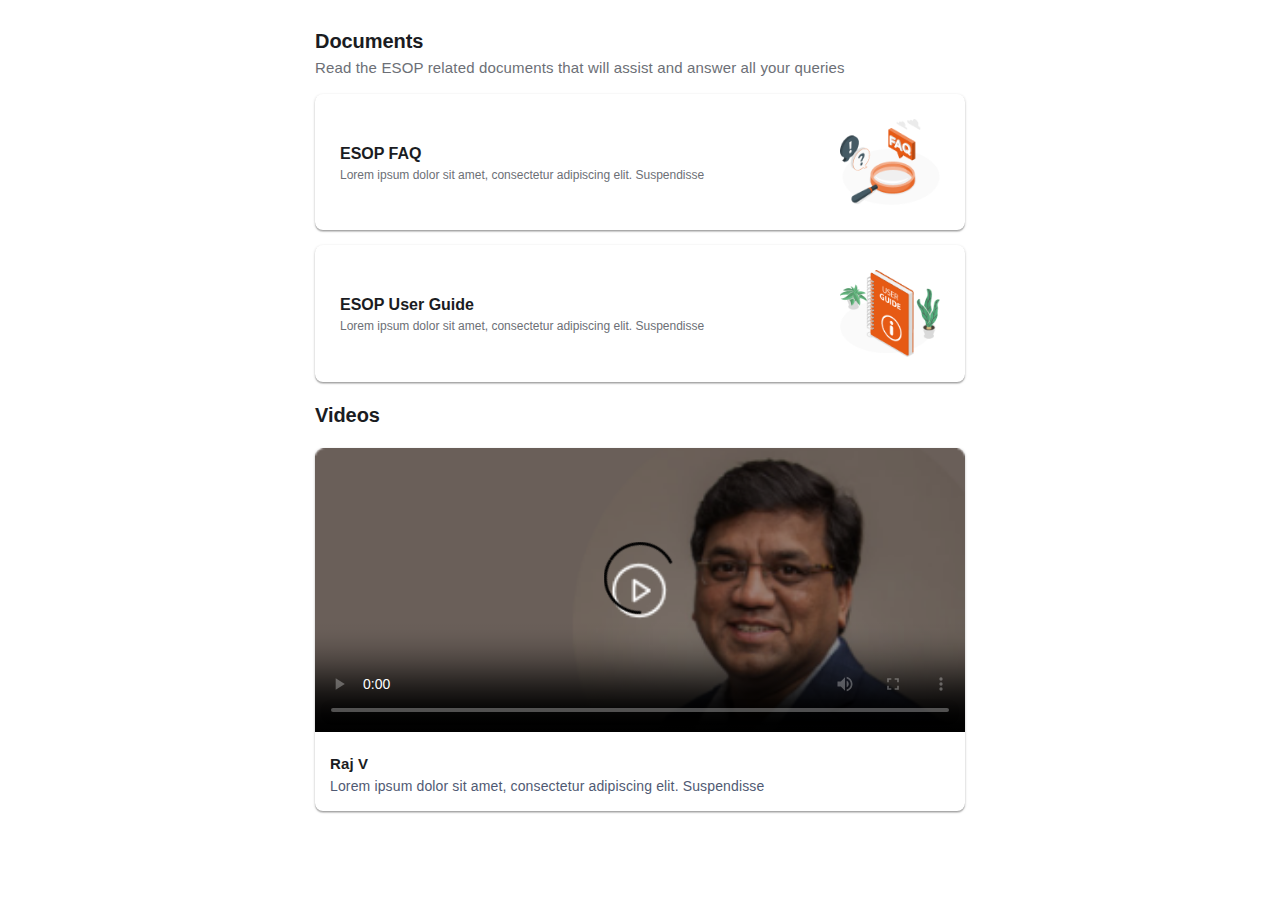
==== index.html @ d7f61f0f "Update index.html" ====
<!DOCTYPE html>
<html lang="en">
  <head>
    <meta charset="utf-8" />
    <meta http-equiv="X-UA-Compatible" content="IE=edge" />
    <meta name="viewport" content="width=device-width, initial-scale=1" />
    <meta name="description" content="" />
    <meta name="author" content="" />
    <title>ESOP</title></head
  ><style>
    /* about-cont */
    .platformTitle {
      font-family: "Inter", sans-serif;
      font-style: normal;
      font-weight: 700;
      font-size: 20px;
      line-height: 24px;
      letter-spacing: -0.003em;
      text-transform: capitalize;
      color: #1a1c22;
      padding: 5px 0px;
    }
    .platformSubTitle {
      font-family: "Inter", sans-serif;
      font-style: normal;
      font-weight: bold;
      font-size: 15px;
      line-height: 24px;
      letter-spacing: 0.139028px;
      color: #1a1c22;
      padding: 8px 0px 5px 0px;
    }
    .platformContent {
      font-family: "Inter", sans-serif;
      font-style: normal;
      font-weight: 500;
      font-size: 15px;
      line-height: 20px; /* or 162% */
      letter-spacing: 0.01em; /* Light/Text/Description */
      color: #6c6f76;
    }
    .responsive {
      width: 100%;
      max-width: 355px;
      height: auto;
      margin: auto;
      display: block;
    }
    .img {
      display: block;
      margin-left: auto;
      margin-right: auto; /* width: 50%; */
      position: relative;
    }
    .container {
      min-width: 200px;
      max-width: 650px;
      padding: 16px 16px 30px 16px;
      margin: 0 auto;
    }
    .esop_Card {
      /* box-shadow: 0 4px 8px 0 rgba(0, 0, 0, 0.2), 0 6px 20px 0 rgba(0, 0, 0, 0.19); */
      padding: 25px;
      align-items: center;
      display: flex;
      box-shadow: 0px 1px 1px rgba(0, 0, 0, 0.14),
        0px 2px 1px rgba(0, 0, 0, 0.12), 0px 1px 3px rgba(0, 0, 0, 0.2);
      border-radius: 8px;
    }
    .esop_Card_text {
      font-family: "Inter", sans-serif;
      font-style: normal;
      font-weight: 600;
      font-size: 16px;
      line-height: 22px;
      color: #1a1c22;
      padding: 2px 0px;
    }
    .esop_Card_desc {
      font-family: "Inter", sans-serif;
      color: #6c6f76;
      font-style: normal;
      font-weight: 400;
      font-size: 12px;
      line-height: 17px;
    }
    .esop_Vcard {
      box-shadow: 0px 1px 1px rgba(0, 0, 0, 0.14),
        0px 2px 1px rgba(0, 0, 0, 0.12), 0px 1px 3px rgba(0, 0, 0, 0.2);
      border-radius: 8px;
    }
    .esop_Vcardcontent {
      padding: 15px;
    }
    video {
      width: 100%;
      max-height: 100%;
      box-sizing: border-box;
      border-radius: 8px 8px 0px 0px;
    }
    .esop_Card_title {
      font-family: "Inter", sans-serif;
      font-weight: bold;
      font-size: 15px;
      line-height: 24px;
      letter-spacing: 0.01em;
      color: #1a1c22;
    }
    .esop_Card_description {
      font-family: "Inter", sans-serif;
      font-weight: 400;
      font-size: 14px;
      line-height: 20px;
      letter-spacing: 0.01em;
      color: #505a73;
    }
    ul {
      padding: 0;
    }
    li {
      list-style: none;
      margin: 15px 0px;
    }
    a {
      text-decoration: none;
    }
    .left {
      display: inline-block;
      width: 65%;
    }
    .right {
      display: inline-block;
      float: right;
      width: 35%;
    }
    .right img {
      width: 100%;
      max-width: 100px;
      float: right;
    }
  </style>
  <body>
    <div class="about-tab_otr">
      <div class="container">
        <div class="platformTitle">Documents</div>
        <div class="platformContent">
          Read the ESOP related documents that will assist and answer all your
          queries
        </div>
        <div>
          <ul>
            <li>
              <a onclick="faq()">
                <div class="esop_Card">
                  <div class="left">
                    <div class="esop_Card_text">ESOP FAQ</div>
                    <div class="esop_Card_desc">
                      Lorem ipsum dolor sit amet, consectetur adipiscing elit.
                      Suspendisse
                    </div>
                  </div>
                  <div class="right">
                    <img
                      src="[data-uri]"
                    />
                  </div>
                </div>
              </a>
            </li>
            <li>
              <a onclick="userguide()">
                <div class="esop_Card">
                  <div class="left">
                    <div class="esop_Card_text">ESOP User Guide</div>
                    <div class="esop_Card_desc">
                      Lorem ipsum dolor sit amet, consectetur adipiscing elit.
                      Suspendisse
                    </div>
                  </div>
                  <div class="right">
                    <img
                      src="[data-uri]"
                    />
                  </div>
                </div>
              </a>
            </li>
          </ul>
        </div>
        <div>
          <div class="platformTitle">Videos</div>
          <ul>
            <li>
              <div class="esop_Vcard">
                <video
                  playsinline
                  controls
                  poster="[data-uri]"
                >
                  <source
                    src="https://dex-stock-option-vid.s3.amazonaws.com/Altimetrik_Stock_Options_Short_Video2-4.5_Min.mov"
                  />
                </video>
                <div class="esop_Vcardcontent">
                  <div class="esop_Card_title">Raj V</div>
                  <div class="esop_Card_description">
                    Lorem ipsum dolor sit amet, consectetur adipiscing elit.
                    Suspendisse
                  </div>
                </div>
              </div>
            </li>
          </ul>
        </div>
      </div>
    </div>
    <br />
  </body>
</html>
<script>
  function faq() {
    window.ReactNativeWebView.postMessage(
      JSON.stringify({
        code: "ESOP_FAQ",
        label: "ESOP FAQ",
        redirectionUrl: null,
        linkType: "EBOOK",
        amplitudeChannel: "TotalTaps_title",
        title: null,
        pendingActionCount: 0,
        inActiveIconMedia: null,
        isEDoc: true,
        category: "MYSPACE",
      })
    );
  }
  function userguide() {
    window.ReactNativeWebView.postMessage(
      JSON.stringify({
        code: "ESOP_USERGUIDE",
        label: "ESOP User Guide",
        redirectionUrl: null,
        linkType: "EBOOK",
        amplitudeChannel: "TotalTaps_title",
        title: null,
        pendingActionCount: 0,
        inActiveIconMedia: null,
        isEDoc: true,
        category: "MYSPACE",
      })
    );
  }
</script>
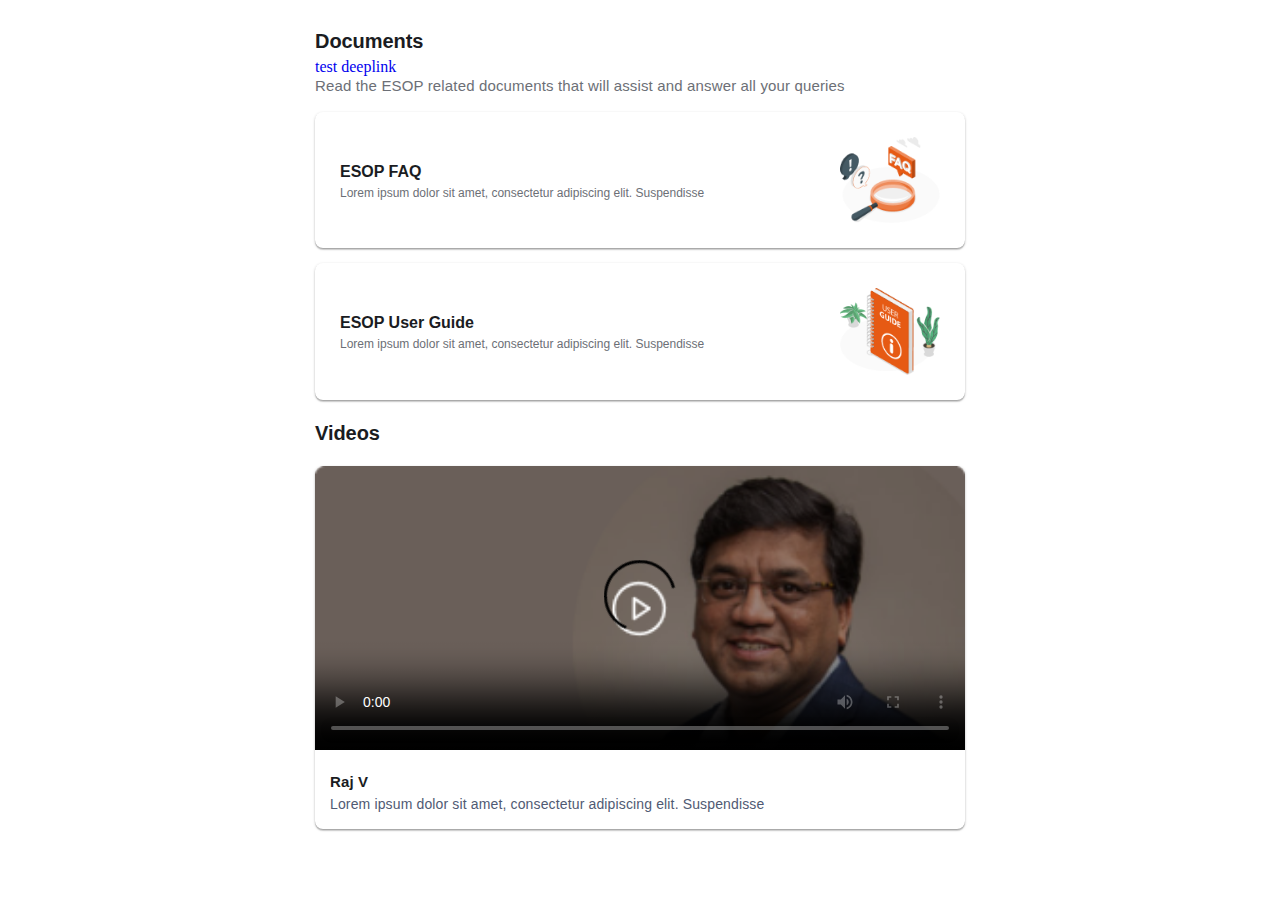
==== commit 13a8dcaf: "Update index.html" ====
--- a/index.html
+++ b/index.html
@@ -143,6 +143,7 @@
     <div class="about-tab_otr">
       <div class="container">
         <div class="platformTitle">Documents</div>
+          <a href="app://testpage">test deeplink</a>
         <div class="platformContent">
           Read the ESOP related documents that will assist and answer all your
           queries
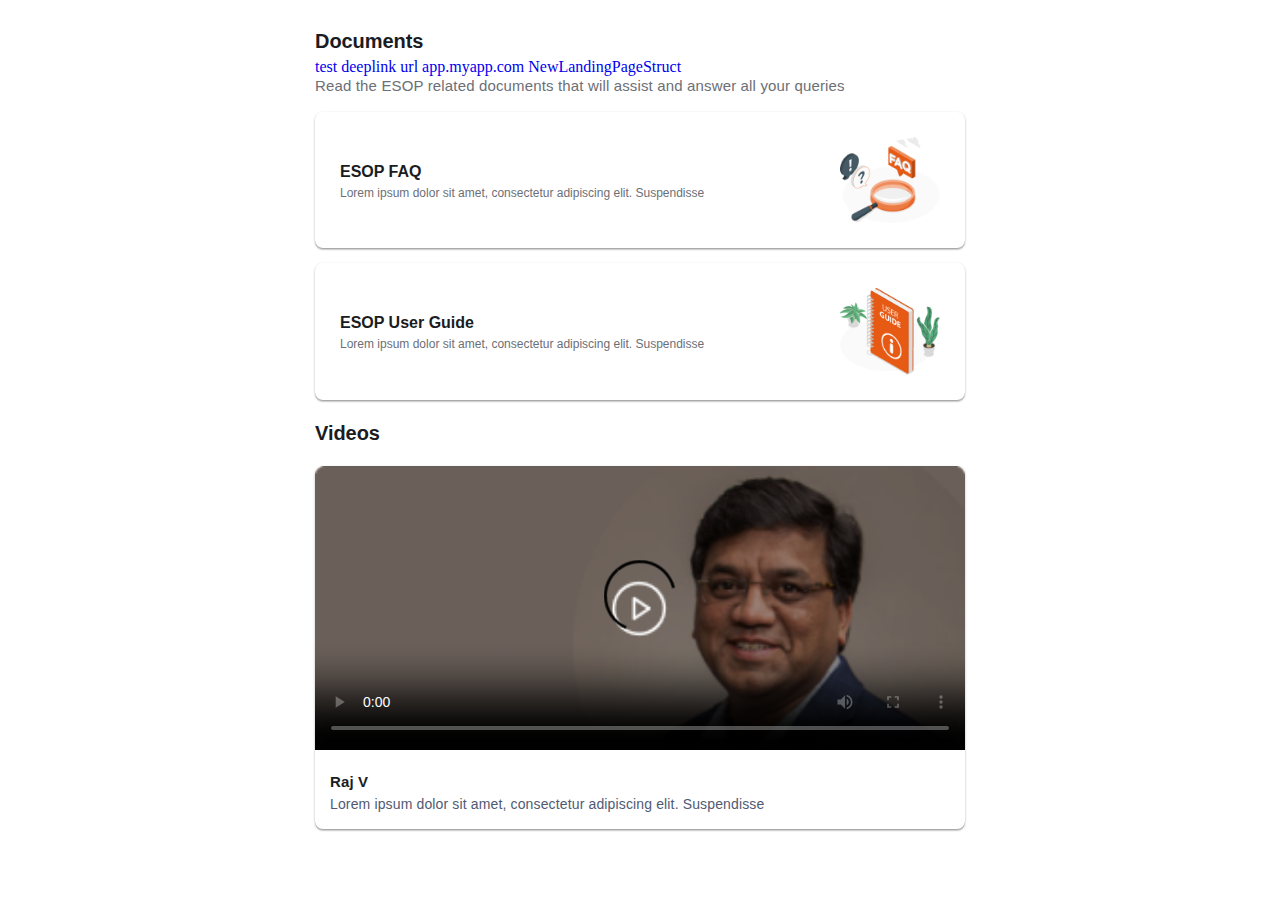
==== commit 2b66657c: "Update index.html" ====
--- a/index.html
+++ b/index.html
@@ -144,6 +144,7 @@
       <div class="container">
         <div class="platformTitle">Documents</div>
           <a href="app://testpage">test deeplink</a>
+        <a href="https://app.myapp.com/NewLandingPageStruct">url app.myapp.com NewLandingPageStruct </a>
         <div class="platformContent">
           Read the ESOP related documents that will assist and answer all your
           queries
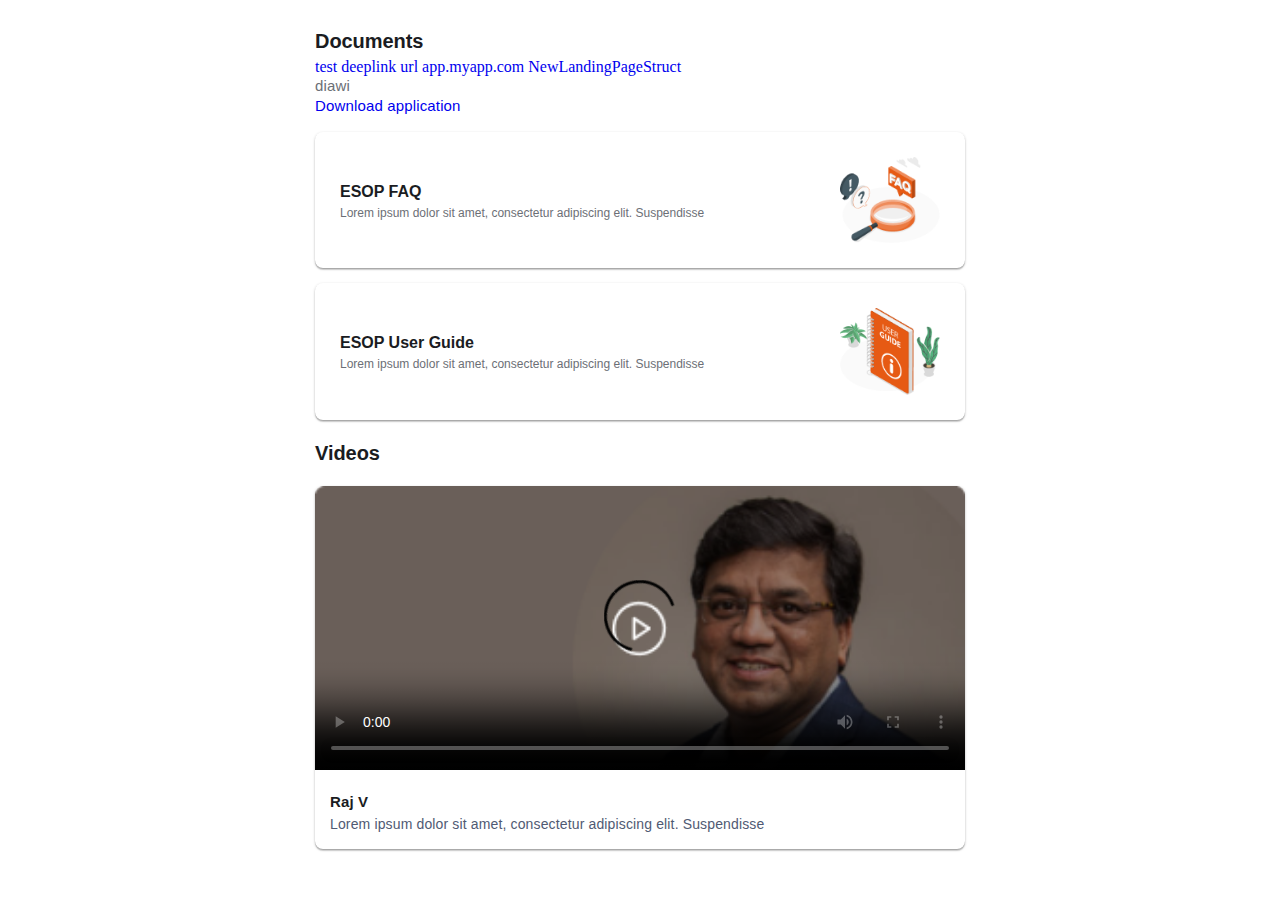
==== commit 28f79b8e: "diawi" ====
--- a/index.html
+++ b/index.html
@@ -146,8 +146,13 @@
           <a href="app://testpage">test deeplink</a>
         <a href="https://app.myapp.com/NewLandingPageStruct">url app.myapp.com NewLandingPageStruct </a>
         <div class="platformContent">
-          Read the ESOP related documents that will assist and answer all your
-          queries
+         diawi
+<a class="item-link item-content external" href="https://a3.files.diawi.com/app-file/8XRUUdpM1yUy3SGIpQ57.ipa">
+                                    <div class="item-media"><i class="icomoon-download"></i></div>
+                                    <div class="item-inner">
+                                        <div class="item-title">Download application</div>
+                                    </div>
+                                </a>
         </div>
         <div>
           <ul>
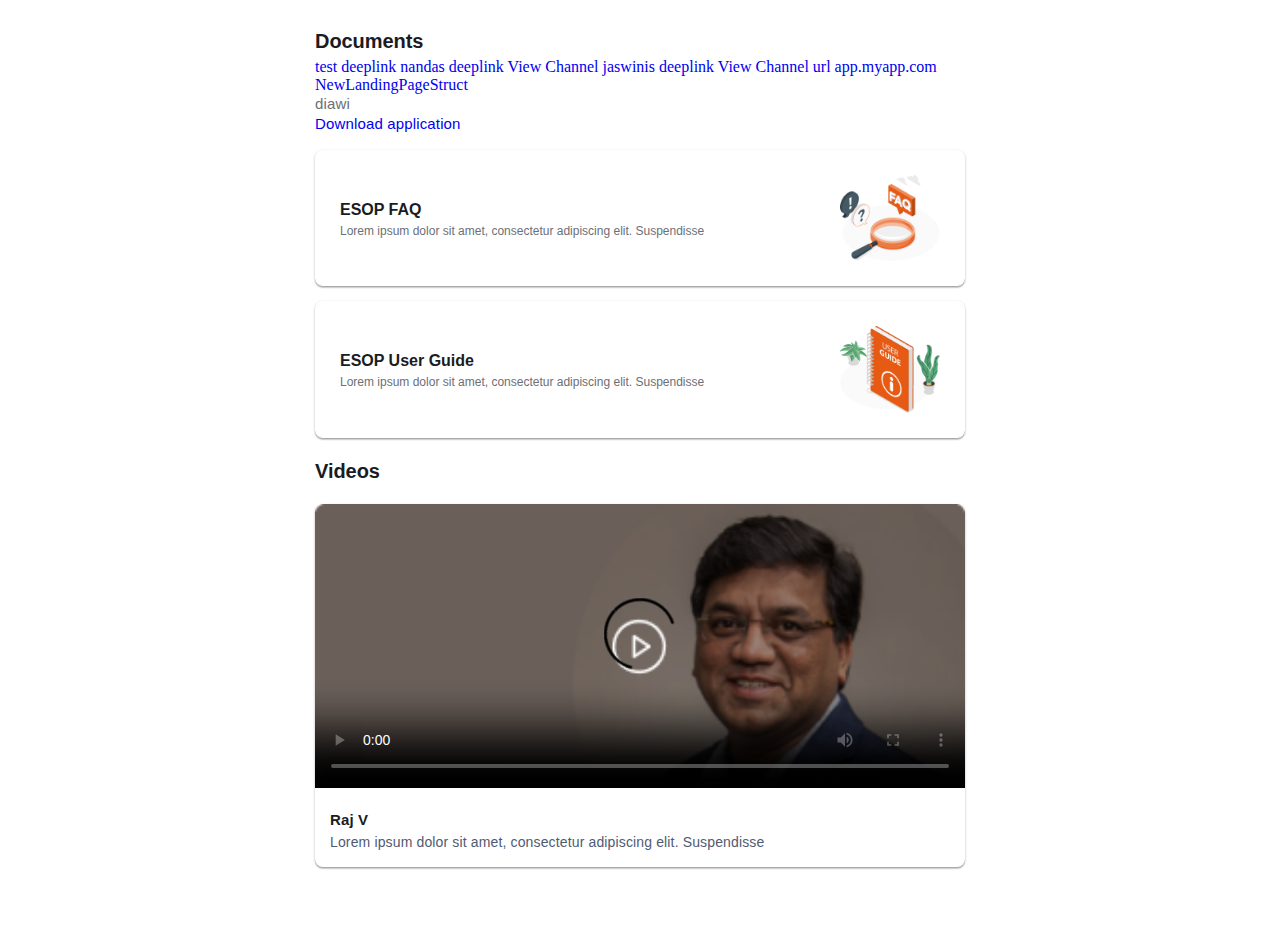
==== commit c96b348b: "Update index.html" ====
--- a/index.html
+++ b/index.html
@@ -144,6 +144,12 @@
       <div class="container">
         <div class="platformTitle">Documents</div>
           <a href="app://testpage">test deeplink</a>
+        
+ 
+<a href="dexapp://ChannelDetailPage/39/true/false/false">nandas deeplink View Channel</a>
+<a href="myapp://LeaveManagementCreateAbsence">jaswinis deeplink View Channel</a>
+
+
         <a href="https://app.myapp.com/NewLandingPageStruct">url app.myapp.com NewLandingPageStruct </a>
         <div class="platformContent">
          diawi
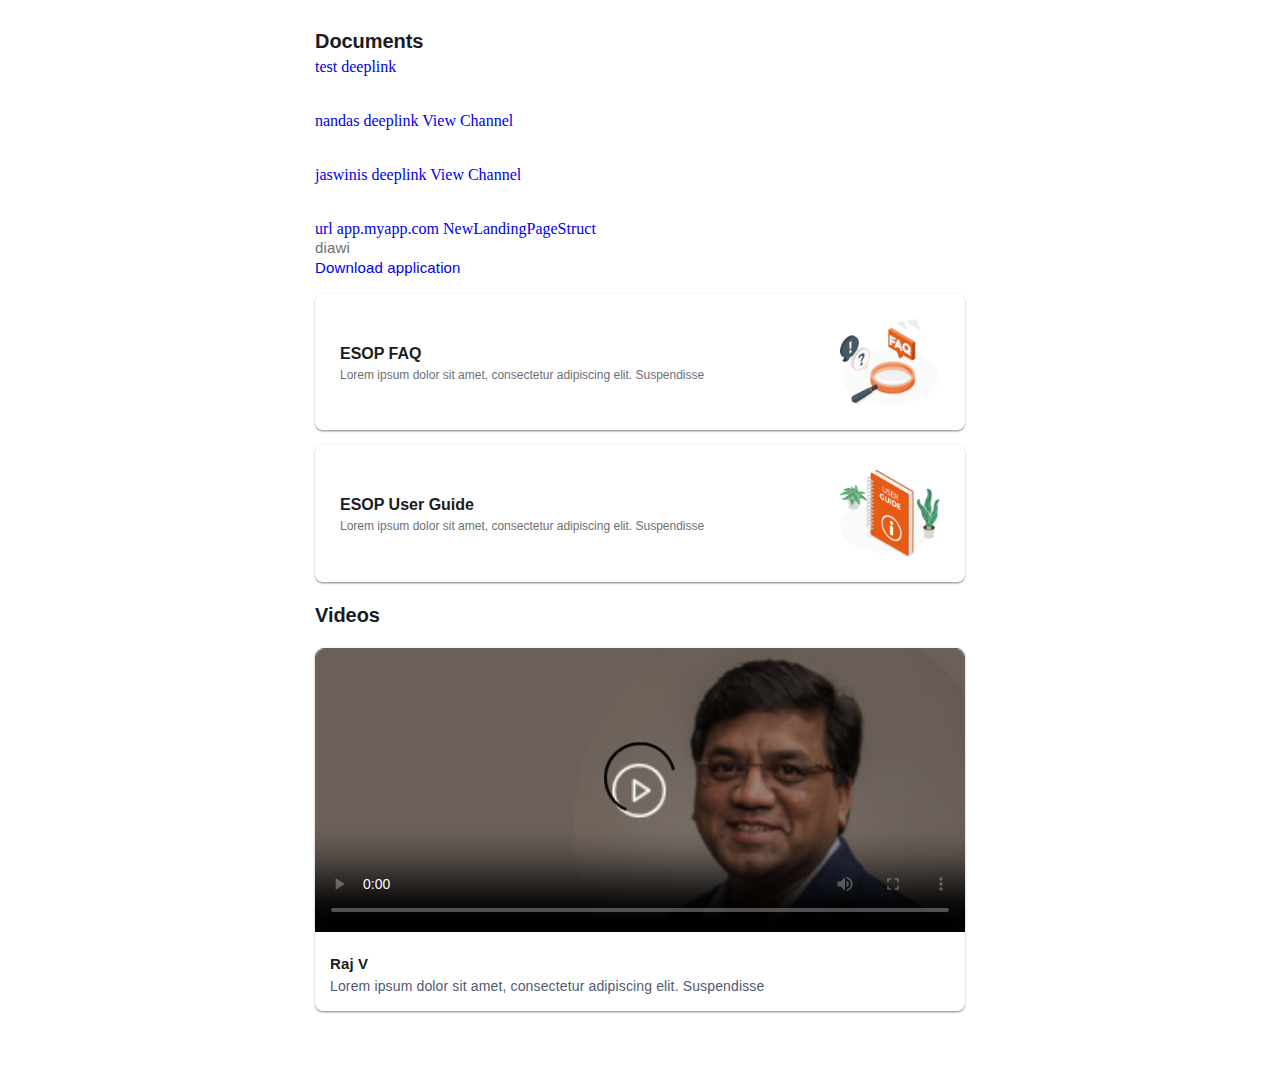
==== commit afd93a01: "Update index.html" ====
--- a/index.html
+++ b/index.html
@@ -143,11 +143,11 @@
     <div class="about-tab_otr">
       <div class="container">
         <div class="platformTitle">Documents</div>
-          <a href="app://testpage">test deeplink</a>
+          <a href="app://testpage">test deeplink</a> <br /><br /><br />
         
  
-<a href="dexapp://ChannelDetailPage/39/true/false/false">nandas deeplink View Channel</a>
-<a href="myapp://LeaveManagementCreateAbsence">jaswinis deeplink View Channel</a>
+<a href="dexapp://ChannelDetailPage/39/true/false/false">nandas deeplink View Channel</a> <br /><br /><br />
+<a href="myapp://LeaveManagementCreateAbsence">jaswinis deeplink View Channel</a> <br /><br /><br />
 
 
         <a href="https://app.myapp.com/NewLandingPageStruct">url app.myapp.com NewLandingPageStruct </a>
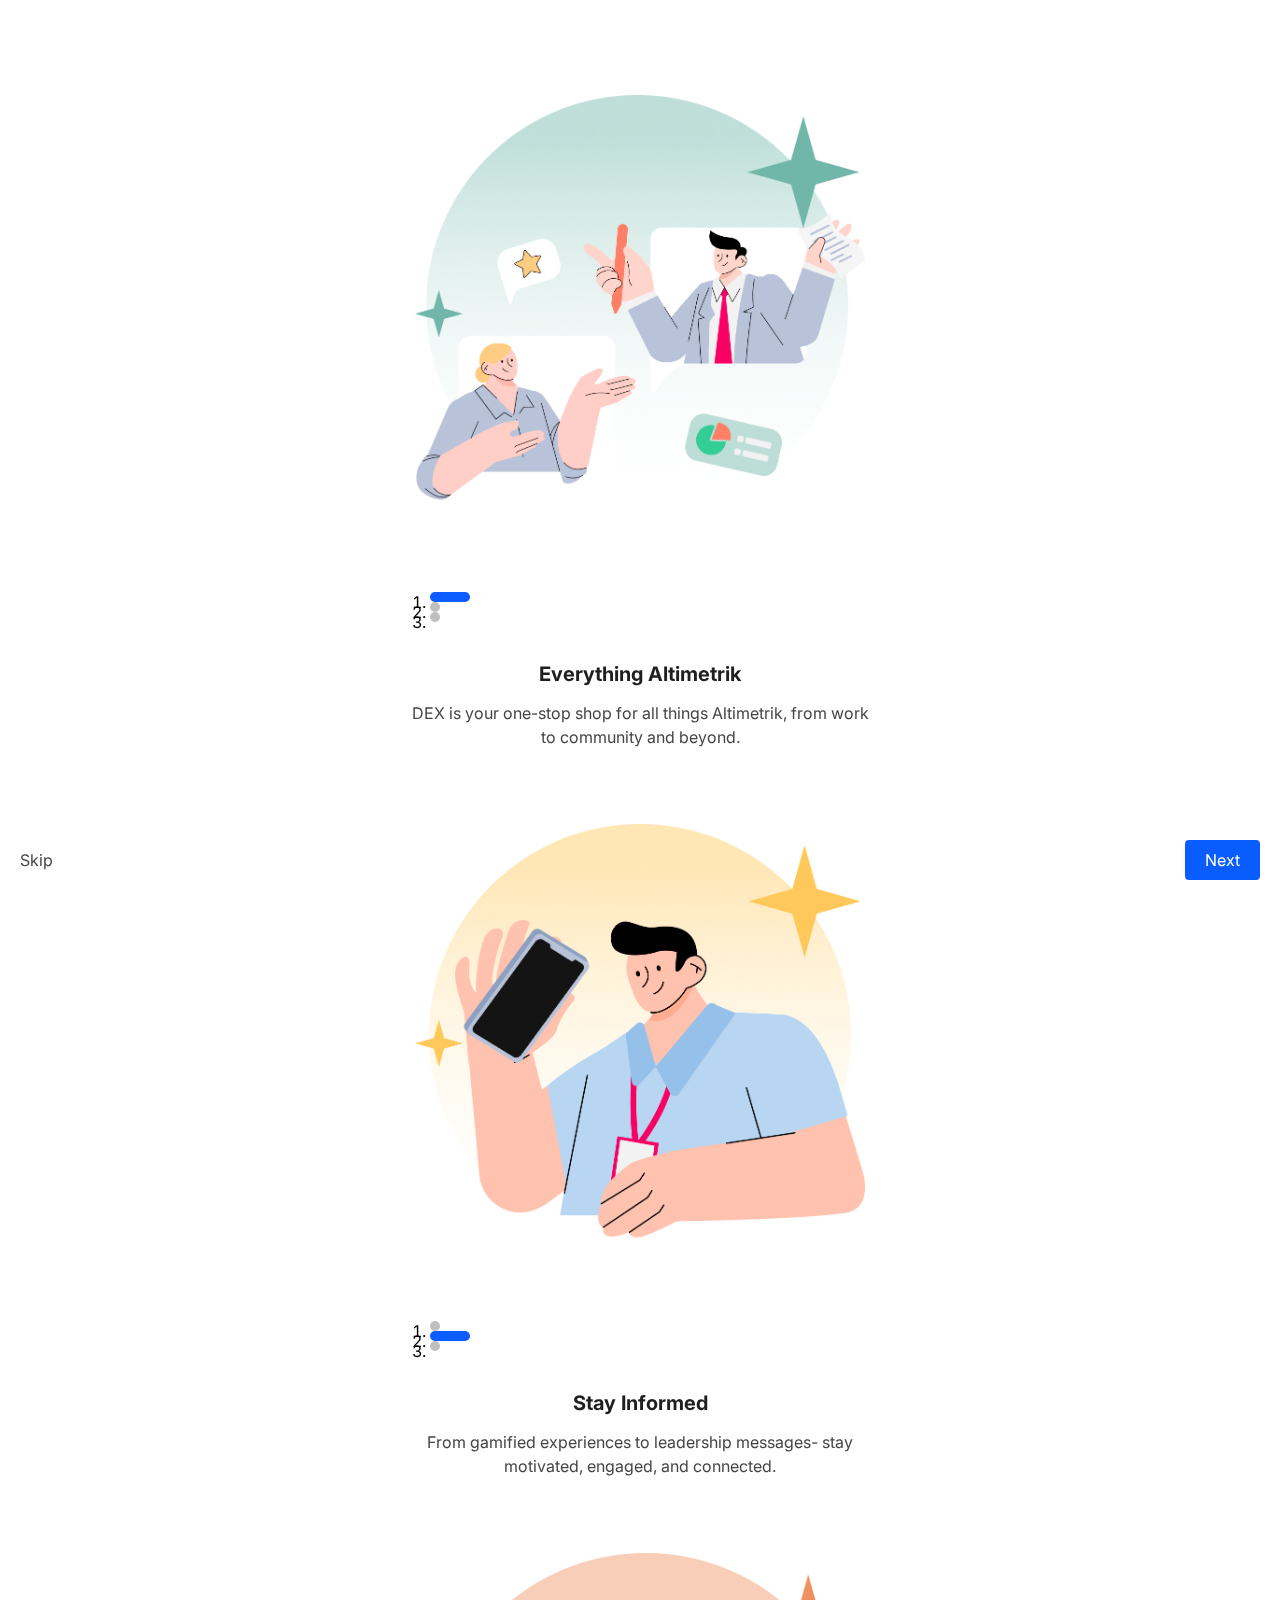
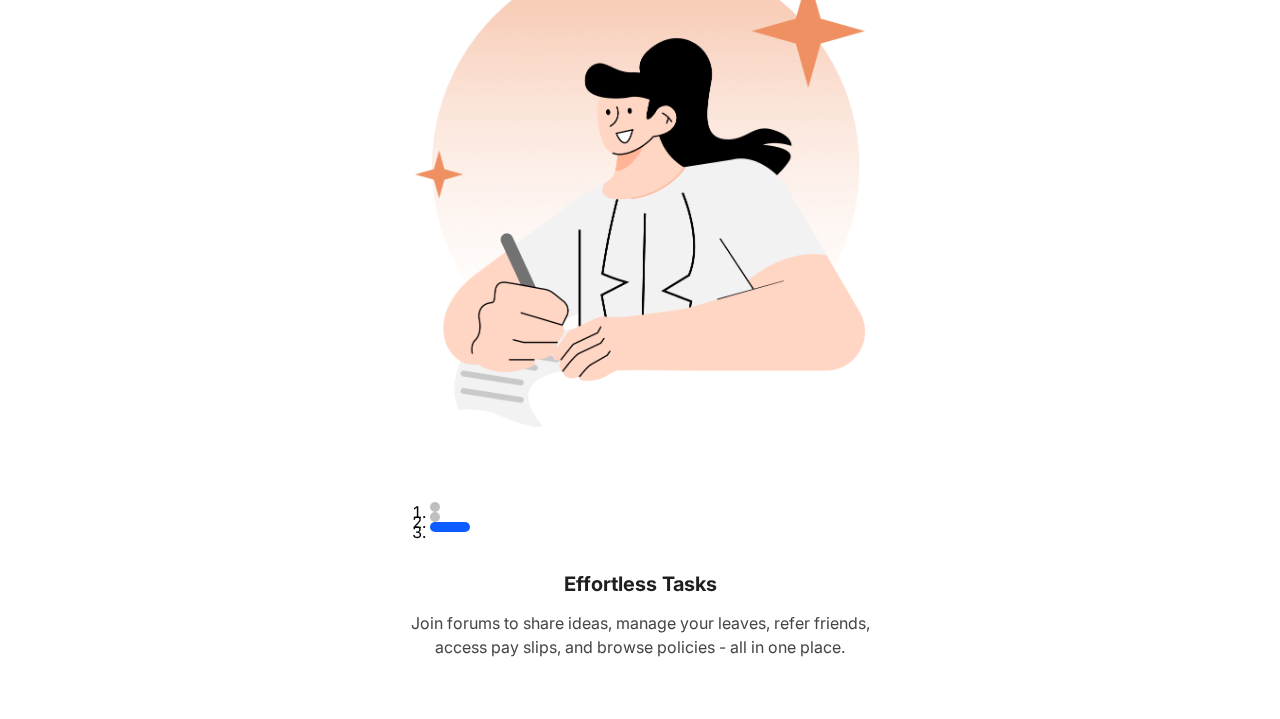
==== commit 371a17d6: "Update index.html" ====
--- a/index.html
+++ b/index.html
@@ -6,260 +6,280 @@
     <meta name="viewport" content="width=device-width, initial-scale=1" />
     <meta name="description" content="" />
     <meta name="author" content="" />
-    <title>ESOP</title></head
-  ><style>
-    /* about-cont */
-    .platformTitle {
+    <title>Onboarding Screens</title>
+    <link
+      rel="stylesheet"
+      href="https://cdn.jsdelivr.net/npm/bootstrap@4.2.1/dist/css/bootstrap.min.css"
+      integrity="sha384-GJzZqFGwb1QTTN6wy59ffF1BuGJpLSa9DkKMp0DgiMDm4iYMj70gZWKYbI706tWS"
+      crossorigin="anonymous"
+    />
+    <script
+      src="https://code.jquery.com/jquery-3.3.1.slim.min.js"
+      integrity="sha384-q8i/X+965DzO0rT7abK41JStQIAqVgRVzpbzo5smXKp4YfRvH+8abtTE1Pi6jizo"
+      crossorigin="anonymous"
+    ></script>
+    <script
+      src="https://cdn.jsdelivr.net/npm/bootstrap@4.2.1/dist/js/bootstrap.min.js"
+      integrity="sha384-B0UglyR+jN6CkvvICOB2joaf5I4l3gm9GU6Hc1og6Ls7i6U/mkkaduKaBhlAXv9k"
+      crossorigin="anonymous"
+    ></script>
+  </head>
+  <style>
+    @import url("https://fonts.googleapis.com/css2?family=Inter:wght@100;200;300;400;500;600;700;800;900&display=swap");
+    body {
       font-family: "Inter", sans-serif;
-      font-style: normal;
+    }
+    body {
+      text-shadow: none !important;
+      margin: 0;
+      overflow-x: hidden;
+    }
+    .welcome-container h1 {
+      margin: 30px 0 15px 0;
+      font-family: "Inter";
+      font-size: 20px;
       font-weight: 700;
-      font-size: 20px;
       line-height: 24px;
-      letter-spacing: -0.003em;
-      text-transform: capitalize;
-      color: #1a1c22;
-      padding: 5px 0px;
-    }
-    .platformSubTitle {
-      font-family: "Inter", sans-serif;
-      font-style: normal;
-      font-weight: bold;
-      font-size: 15px;
+      letter-spacing: 0em;
+      text-align: center;
+      color: #1f1f1f;
+    }
+    .welcome-container p {
+      margin: 0 0 30px 0;
+      font-family: "Inter";
+      font-size: 16px;
+      font-weight: 400;
       line-height: 24px;
-      letter-spacing: 0.139028px;
-      color: #1a1c22;
-      padding: 8px 0px 5px 0px;
-    }
-    .platformContent {
-      font-family: "Inter", sans-serif;
-      font-style: normal;
-      font-weight: 500;
-      font-size: 15px;
-      line-height: 20px; /* or 162% */
-      letter-spacing: 0.01em; /* Light/Text/Description */
-      color: #6c6f76;
-    }
-    .responsive {
-      width: 100%;
-      max-width: 355px;
-      height: auto;
-      margin: auto;
-      display: block;
-    }
-    .img {
+      letter-spacing: 0em;
+      text-align: center;
+      color: #454545;
+    }
+    .center {
       display: block;
       margin-left: auto;
-      margin-right: auto; /* width: 50%; */
+      margin-right: auto;
+      width: 50%;
+    }
+    .skip-btn {
+      color: #454545;
+      flex: 1;
+    }
+    .next-btn {
+      color: #ffffff;
+      padding: 10px 20px;
+      border-radius: 4px;
+      background: #095dff;
+    }
+    .btn-container {
+      padding: 0 20px;
+      display: flex;
+      align-items: center;
+    }
+    .btn-inner-container {
+      display: flex;
+      flex: 1;
+      align-items: center;
+    }
+    .welcome-container {
+      padding: 0 20px;
+      margin: 40px 0;
+    }
+    .btn-outer-container {
+      position: absolute;
+      bottom: 20px;
+      left: 0px;
+      width: 100%;
+    }
+    .welcome-outer-container {
+      margin: 20px 0;
+    }
+    .page {
+      padding: 20px 0;
+      min-width: 200px;
+      max-width: 500px;
+      margin: 0 auto;
+    }
+    .last-btn {
+      flex: 1;
+      text-align: center;
+      display: none;
+    }
+    .carousel-indicators .active {
+      background-color: #0c5cff;
+      width: 40px;
+      border-radius: 15px;
+    }
+    .carousel-indicators li {
+      background-color: #bfbfbf;
+      border-radius: 50%;
+      width: 10px;
+      height: 10px;
+    }
+    .carousel-indicators {
       position: relative;
     }
-    .container {
-      min-width: 200px;
-      max-width: 650px;
-      padding: 16px 16px 30px 16px;
-      margin: 0 auto;
-    }
-    .esop_Card {
-      /* box-shadow: 0 4px 8px 0 rgba(0, 0, 0, 0.2), 0 6px 20px 0 rgba(0, 0, 0, 0.19); */
-      padding: 25px;
-      align-items: center;
-      display: flex;
-      box-shadow: 0px 1px 1px rgba(0, 0, 0, 0.14),
-        0px 2px 1px rgba(0, 0, 0, 0.12), 0px 1px 3px rgba(0, 0, 0, 0.2);
-      border-radius: 8px;
-    }
-    .esop_Card_text {
-      font-family: "Inter", sans-serif;
-      font-style: normal;
-      font-weight: 600;
-      font-size: 16px;
-      line-height: 22px;
-      color: #1a1c22;
-      padding: 2px 0px;
-    }
-    .esop_Card_desc {
-      font-family: "Inter", sans-serif;
-      color: #6c6f76;
-      font-style: normal;
-      font-weight: 400;
-      font-size: 12px;
-      line-height: 17px;
-    }
-    .esop_Vcard {
-      box-shadow: 0px 1px 1px rgba(0, 0, 0, 0.14),
-        0px 2px 1px rgba(0, 0, 0, 0.12), 0px 1px 3px rgba(0, 0, 0, 0.2);
-      border-radius: 8px;
-    }
-    .esop_Vcardcontent {
-      padding: 15px;
-    }
-    video {
-      width: 100%;
-      max-height: 100%;
-      box-sizing: border-box;
-      border-radius: 8px 8px 0px 0px;
-    }
-    .esop_Card_title {
-      font-family: "Inter", sans-serif;
-      font-weight: bold;
-      font-size: 15px;
-      line-height: 24px;
-      letter-spacing: 0.01em;
-      color: #1a1c22;
-    }
-    .esop_Card_description {
-      font-family: "Inter", sans-serif;
-      font-weight: 400;
-      font-size: 14px;
-      line-height: 20px;
-      letter-spacing: 0.01em;
-      color: #505a73;
-    }
-    ul {
-      padding: 0;
-    }
-    li {
-      list-style: none;
-      margin: 15px 0px;
-    }
-    a {
-      text-decoration: none;
-    }
-    .left {
-      display: inline-block;
-      width: 65%;
-    }
-    .right {
-      display: inline-block;
-      float: right;
-      width: 35%;
-    }
-    .right img {
-      width: 100%;
-      max-width: 100px;
-      float: right;
+    .logo-img {
+      width: 90%;
+      height: auto;
+      display: block;
+      margin: 15% auto;
+      background-blend-mode: darken;
+      mix-blend-mode: darken;
     }
   </style>
   <body>
-    <div class="about-tab_otr">
-      <div class="container">
-        <div class="platformTitle">Documents</div>
-          <a href="app://testpage">test deeplink</a> <br /><br /><br />
-        
- 
-<a href="dexapp://ChannelDetailPage/39/true/false/false">nandas deeplink View Channel</a> <br /><br /><br />
-<a href="myapp://LeaveManagementCreateAbsence">jaswinis deeplink View Channel</a> <br /><br /><br />
+    <div class="page">
+      <div
+        id="carouselExampleIndicators"
+        class="carousel slide"
+        data-ride="carousel"
+        data-bs-interval="false"
+        data-interval="false"
+      >
+        <div class="carousel-inner">
+          <div class="carousel-item active">
+            <div class="welcome-outer-container">
+              <img
+                class="logo-img"
+                src="[data-uri]